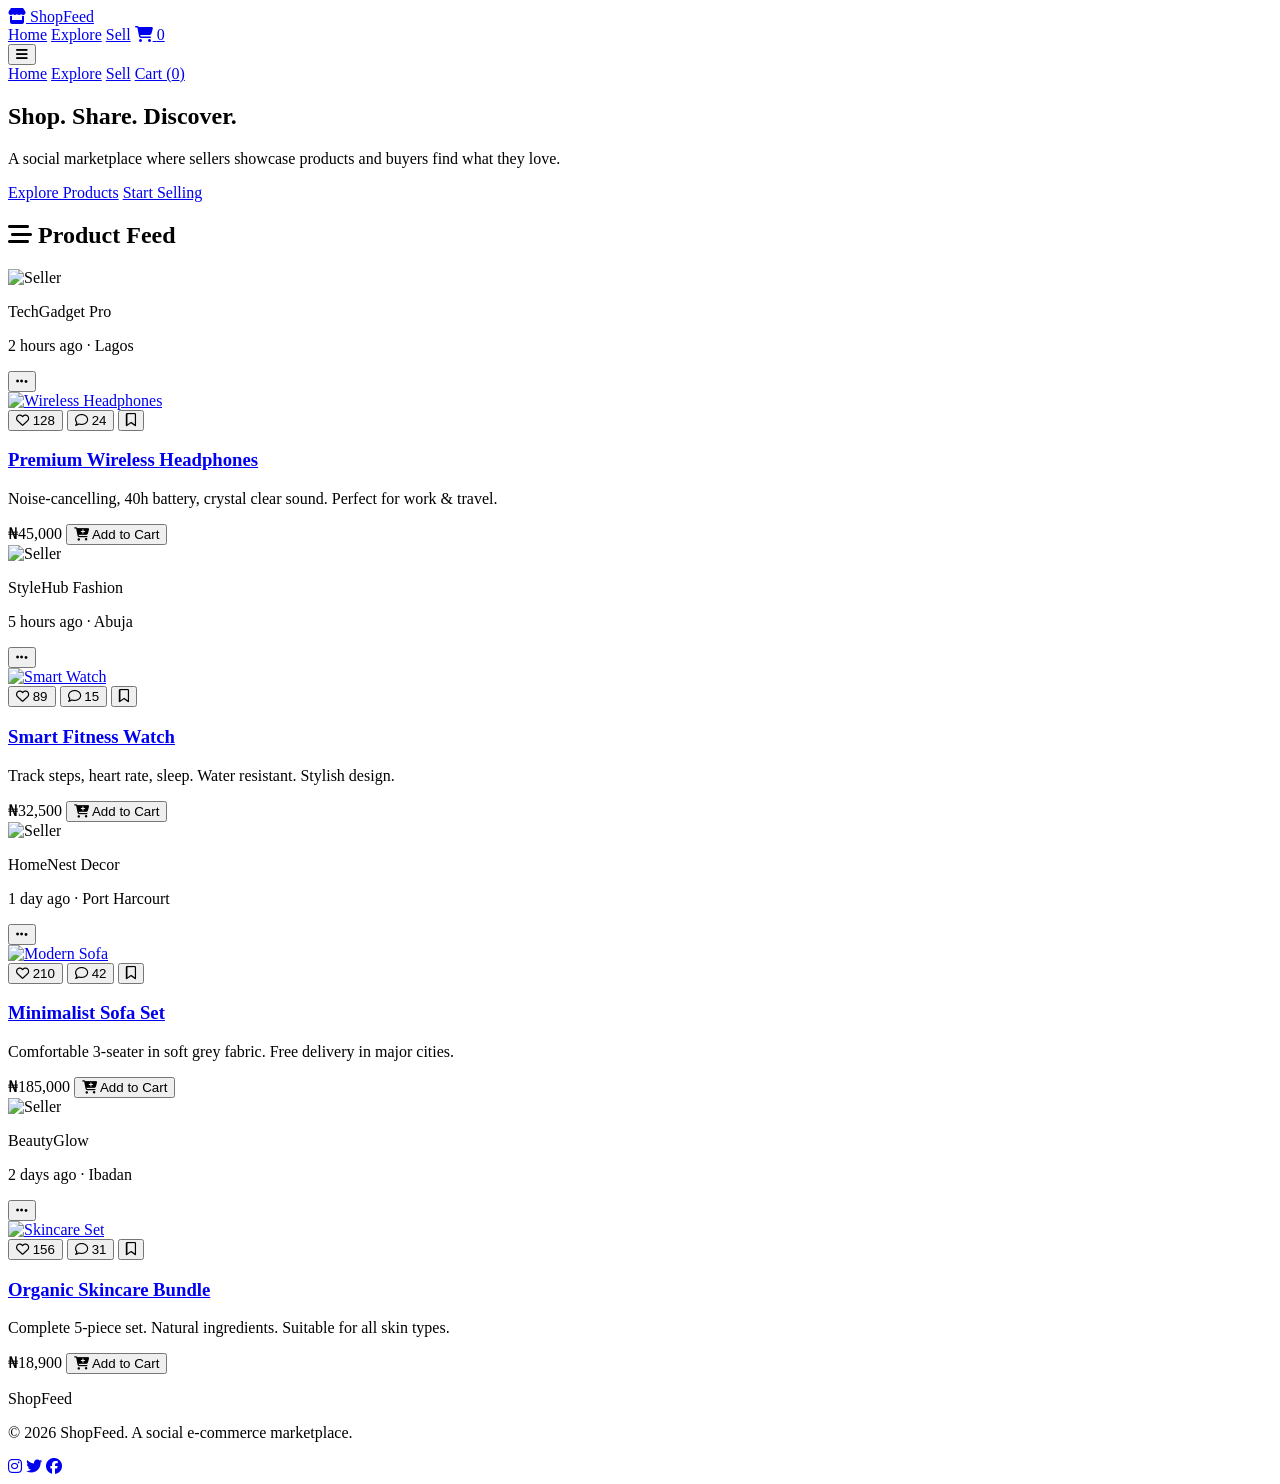
==== index.html @ 734ab6e6 "Create index.html" ====
<!DOCTYPE html>
<html lang="en">
<head>
  <meta charset="UTF-8">
  <meta name="viewport" content="width=device-width, initial-scale=1.0">
  <title>ShopFeed – Social Shopping</title>
  <link rel="stylesheet" href="https://cdnjs.cloudflare.com/ajax/libs/font-awesome/6.5.1/css/all.min.css">
  <link rel="stylesheet" href="styles.css">
</head>
<body>
  <!-- Navbar -->
  <nav class="navbar">
    <div class="nav-container">
      <a href="index.html" class="logo">
        <i class="fas fa-store"></i>
        <span>ShopFeed</span>
      </a>
      <div class="nav-links">
        <a href="index.html" class="active">Home</a>
        <a href="explore.html">Explore</a>
        <a href="sell.html">Sell</a>
        <a href="cart.html" class="cart-link">
          <i class="fas fa-shopping-cart"></i>
          <span class="cart-badge" id="cart-count">0</span>
        </a>
      </div>
      <button class="mobile-menu-btn" id="mobile-menu-btn" aria-label="Menu">
        <i class="fas fa-bars"></i>
      </button>
    </div>
    <div class="mobile-menu" id="mobile-menu">
      <a href="index.html" class="active">Home</a>
      <a href="explore.html">Explore</a>
      <a href="sell.html">Sell</a>
      <a href="cart.html">Cart (<span id="cart-count-mobile">0</span>)</a>
    </div>
  </nav>

  <!-- Hero -->
  <section class="hero">
    <h1>Shop. Share. Discover.</h1>
    <p>A social marketplace where sellers showcase products and buyers find what they love.</p>
    <div class="hero-buttons">
      <a href="explore.html" class="btn btn-white">Explore Products</a>
      <a href="sell.html" class="btn btn-outline-white">Start Selling</a>
    </div>
  </section>

  <!-- Feed -->
  <main class="container">
    <div class="feed">
      <h2 class="section-title"><i class="fas fa-stream"></i> Product Feed</h2>

      <!-- Post 1 -->
      <article class="feed-card">
        <div class="feed-header">
          <img src="https://i.pravatar.cc/40?u=seller1" alt="Seller">
          <div class="seller-info">
            <p>TechGadget Pro</p>
            <p>2 hours ago · Lagos</p>
          </div>
          <button class="more-btn"><i class="fas fa-ellipsis-h"></i></button>
        </div>
        <a href="product.html?id=1">
          <img class="feed-image" src="https://images.unsplash.com/photo-1505740420928-5e560c06d30e?w=800&q=80" alt="Wireless Headphones">
        </a>
        <div class="feed-body">
          <div class="feed-actions">
            <button class="like-btn"><i class="far fa-heart"></i> <span>128</span></button>
            <button><i class="far fa-comment"></i> <span>24</span></button>
            <button class="bookmark"><i class="far fa-bookmark"></i></button>
          </div>
          <h3><a href="product.html?id=1">Premium Wireless Headphones</a></h3>
          <p class="desc">Noise-cancelling, 40h battery, crystal clear sound. Perfect for work & travel.</p>
          <div class="feed-footer">
            <span class="price">₦45,000</span>
            <button class="btn btn-primary" onclick="addToCart(1)">
              <i class="fas fa-cart-plus"></i> Add to Cart
            </button>
          </div>
        </div>
      </article>

      <!-- Post 2 -->
      <article class="feed-card">
        <div class="feed-header">
          <img src="https://i.pravatar.cc/40?u=seller2" alt="Seller">
          <div class="seller-info">
            <p>StyleHub Fashion</p>
            <p>5 hours ago · Abuja</p>
          </div>
          <button class="more-btn"><i class="fas fa-ellipsis-h"></i></button>
        </div>
        <a href="product.html?id=2">
          <img class="feed-image" src="https://images.unsplash.com/photo-1523275335684-37898b6baf30?w=800&q=80" alt="Smart Watch">
        </a>
        <div class="feed-body">
          <div class="feed-actions">
            <button class="like-btn"><i class="far fa-heart"></i> <span>89</span></button>
            <button><i class="far fa-comment"></i> <span>15</span></button>
            <button class="bookmark"><i class="far fa-bookmark"></i></button>
          </div>
          <h3><a href="product.html?id=2">Smart Fitness Watch</a></h3>
          <p class="desc">Track steps, heart rate, sleep. Water resistant. Stylish design.</p>
          <div class="feed-footer">
            <span class="price">₦32,500</span>
            <button class="btn btn-primary" onclick="addToCart(2)">
              <i class="fas fa-cart-plus"></i> Add to Cart
            </button>
          </div>
        </div>
      </article>

      <!-- Post 3 -->
      <article class="feed-card">
        <div class="feed-header">
          <img src="https://i.pravatar.cc/40?u=seller3" alt="Seller">
          <div class="seller-info">
            <p>HomeNest Decor</p>
            <p>1 day ago · Port Harcourt</p>
          </div>
          <button class="more-btn"><i class="fas fa-ellipsis-h"></i></button>
        </div>
        <a href="product.html?id=3">
          <img class="feed-image" src="https://images.unsplash.com/photo-1555041469-a586c61ea9bc?w=800&q=80" alt="Modern Sofa">
        </a>
        <div class="feed-body">
          <div class="feed-actions">
            <button class="like-btn"><i class="far fa-heart"></i> <span>210</span></button>
            <button><i class="far fa-comment"></i> <span>42</span></button>
            <button class="bookmark"><i class="far fa-bookmark"></i></button>
          </div>
          <h3><a href="product.html?id=3">Minimalist Sofa Set</a></h3>
          <p class="desc">Comfortable 3-seater in soft grey fabric. Free delivery in major cities.</p>
          <div class="feed-footer">
            <span class="price">₦185,000</span>
            <button class="btn btn-primary" onclick="addToCart(3)">
              <i class="fas fa-cart-plus"></i> Add to Cart
            </button>
          </div>
        </div>
      </article>

      <!-- Post 4 -->
      <article class="feed-card">
        <div class="feed-header">
          <img src="https://i.pravatar.cc/40?u=seller4" alt="Seller">
          <div class="seller-info">
            <p>BeautyGlow</p>
            <p>2 days ago · Ibadan</p>
          </div>
          <button class="more-btn"><i class="fas fa-ellipsis-h"></i></button>
        </div>
        <a href="product.html?id=4">
          <img class="feed-image" src="https://images.unsplash.com/photo-1596462502278-27bfdc403348?w=800&q=80" alt="Skincare Set">
        </a>
        <div class="feed-body">
          <div class="feed-actions">
            <button class="like-btn"><i class="far fa-heart"></i> <span>156</span></button>
            <button><i class="far fa-comment"></i> <span>31</span></button>
            <button class="bookmark"><i class="far fa-bookmark"></i></button>
          </div>
          <h3><a href="product.html?id=4">Organic Skincare Bundle</a></h3>
          <p class="desc">Complete 5-piece set. Natural ingredients. Suitable for all skin types.</p>
          <div class="feed-footer">
            <span class="price">₦18,900</span>
            <button class="btn btn-primary" onclick="addToCart(4)">
              <i class="fas fa-cart-plus"></i> Add to Cart
            </button>
          </div>
        </div>
      </article>
    </div>
  </main>

  <footer class="footer">
    <p class="brand">ShopFeed</p>
    <p>© 2026 ShopFeed. A social e-commerce marketplace.</p>
    <div class="social-links">
      <a href="#"><i class="fab fa-instagram"></i></a>
      <a href="#"><i class="fab fa-twitter"></i></a>
      <a href="#"><i class="fab fa-facebook"></i></a>
    </div>
  </footer>

  <script src="script.js"></script>
  <script>
    document.getElementById('mobile-menu-btn').addEventListener('click', () => {
      document.getElementById('mobile-menu').classList.toggle('open');
    });
    document.querySelectorAll('.like-btn').forEach(btn => {
      btn.addEventListener('click', function () {
        const icon = this.querySelector('i');
        if (icon.classList.contains('far')) {
          icon.classList.replace('far', 'fas');
          this.classList.add('liked');
        } else {
          icon.classList.replace('fas', 'far');
          this.classList.remove('liked');
        }
      });
    });
  </script>
</body>
</html>
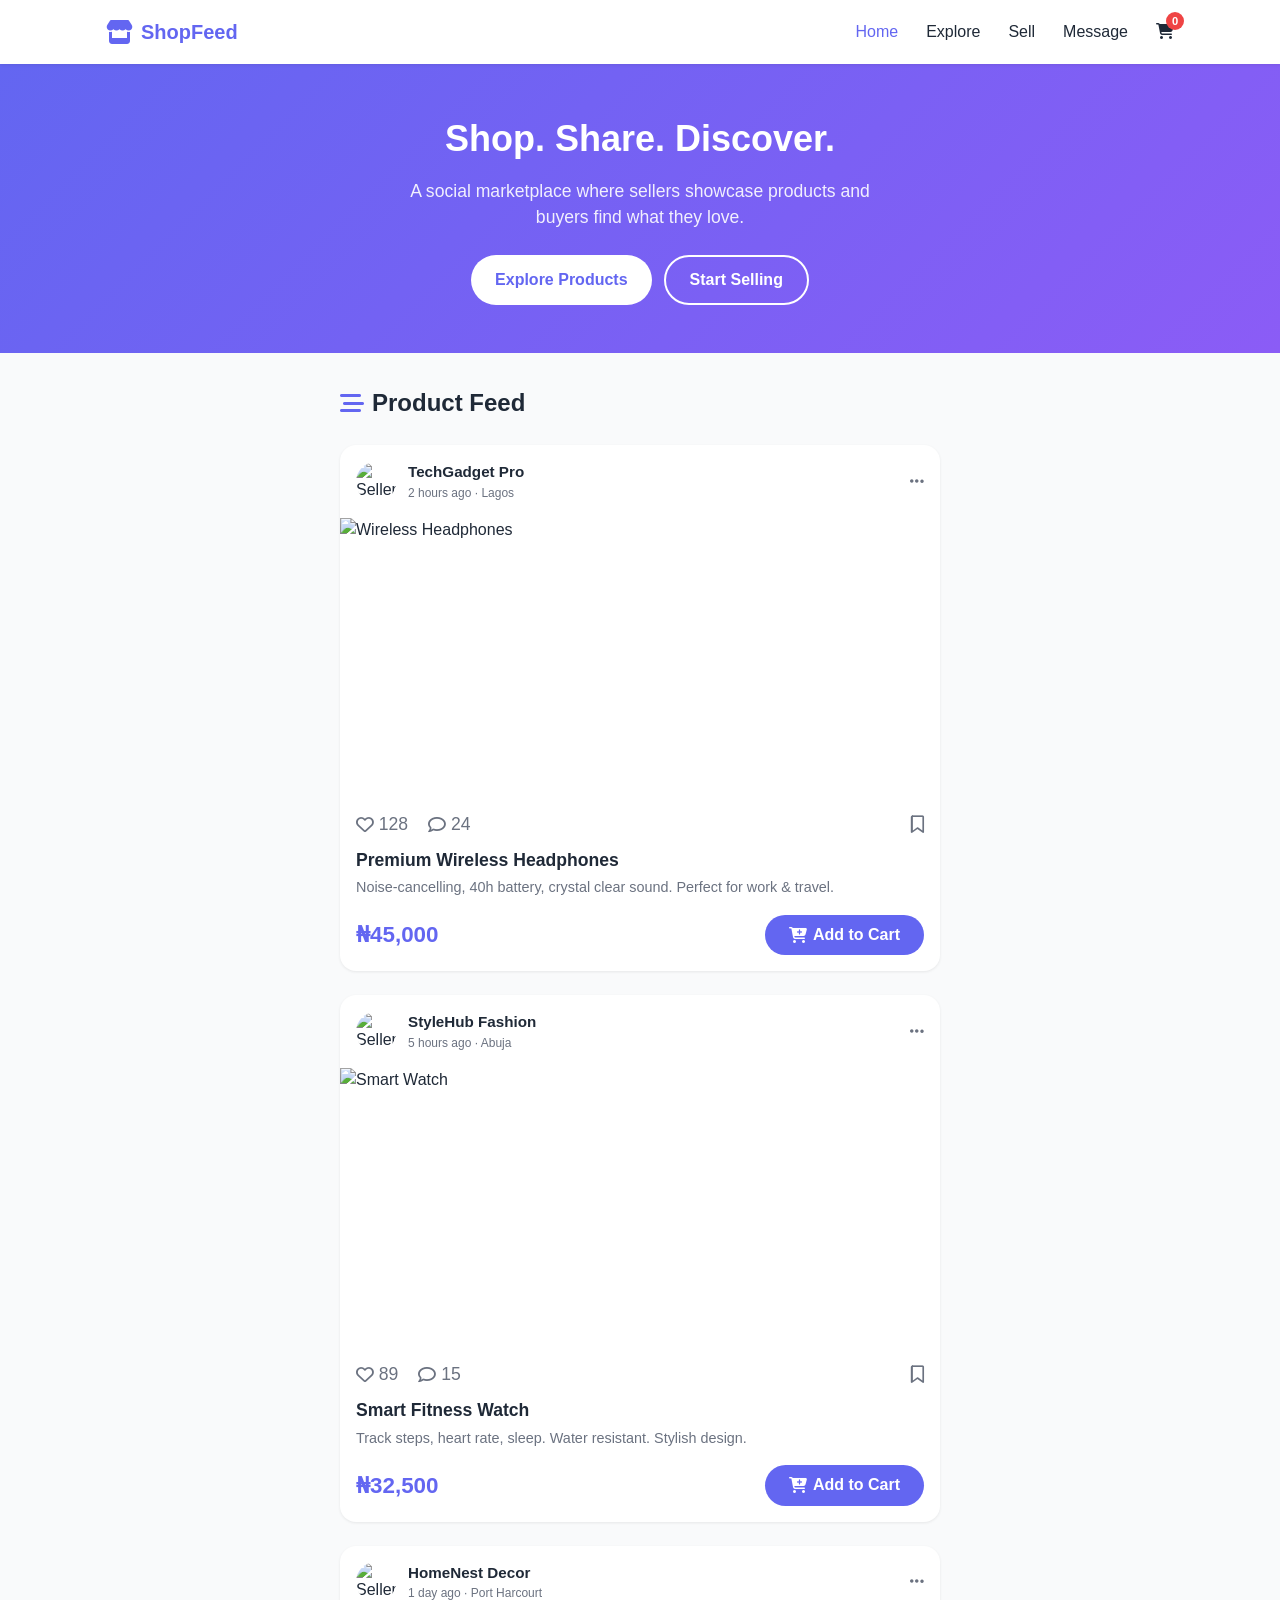
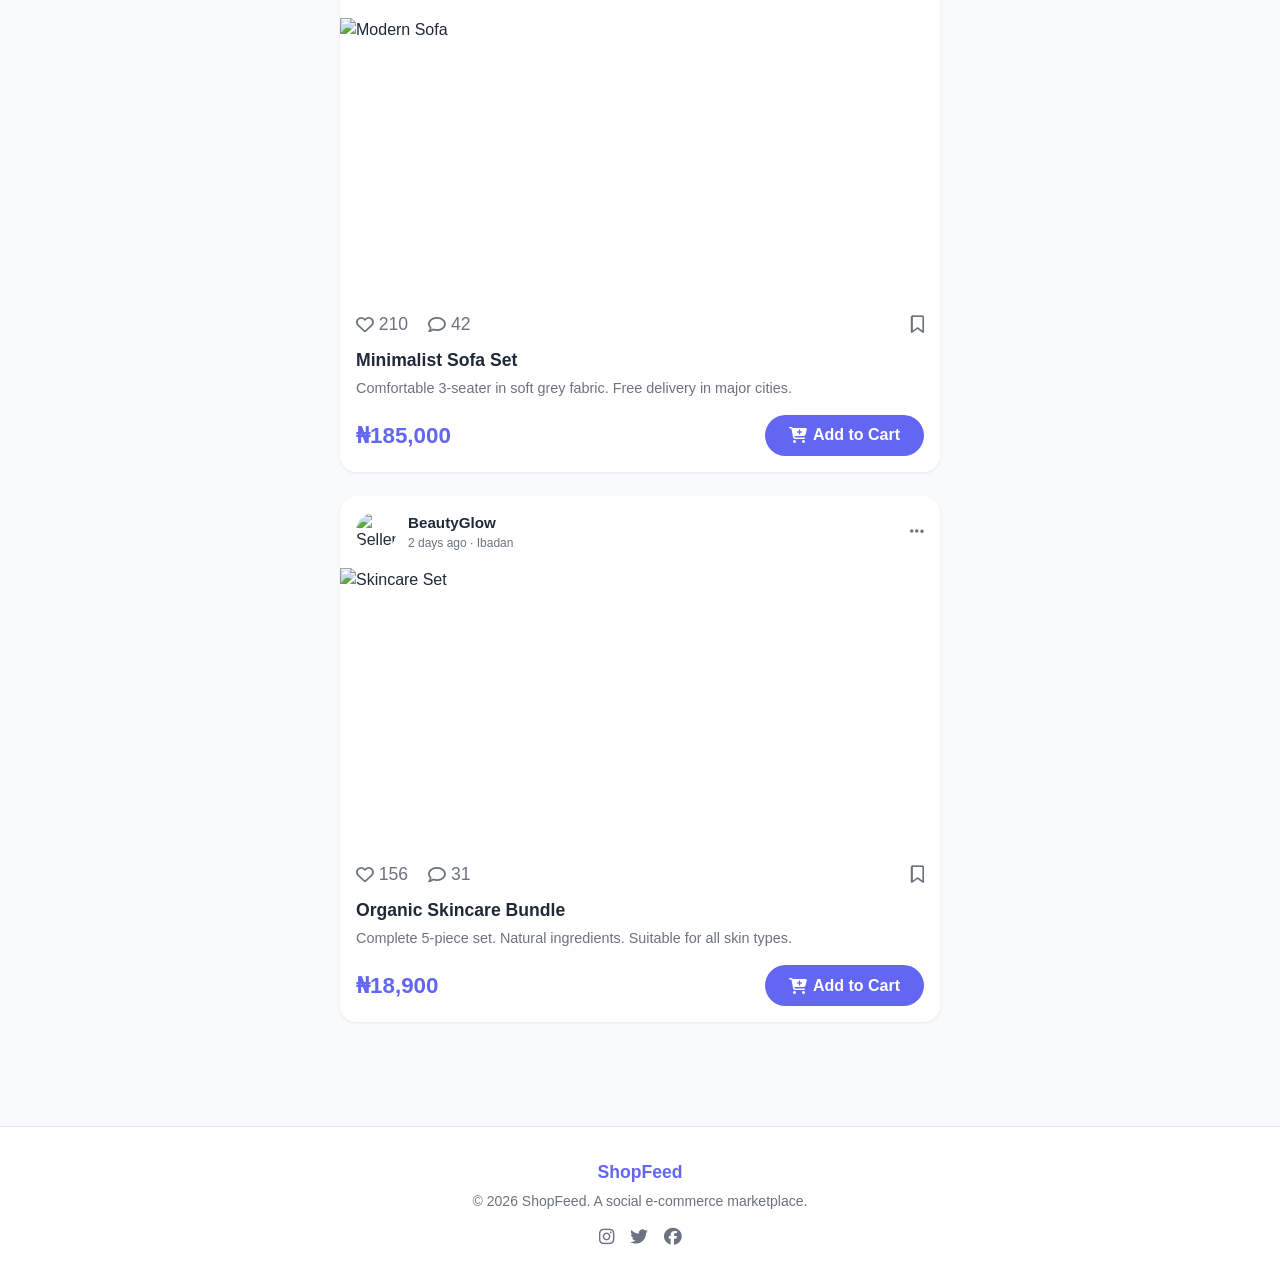
==== commit 66c1cc0f: "Message added" ====
--- a/index.html
+++ b/index.html
@@ -19,6 +19,7 @@
         <a href="index.html" class="active">Home</a>
         <a href="explore.html">Explore</a>
         <a href="sell.html">Sell</a>
+        <a href="chat.html">Message</a>
         <a href="cart.html" class="cart-link">
           <i class="fas fa-shopping-cart"></i>
           <span class="cart-badge" id="cart-count">0</span>
@@ -32,6 +33,7 @@
       <a href="index.html" class="active">Home</a>
       <a href="explore.html">Explore</a>
       <a href="sell.html">Sell</a>
+      <a href="chat.html">Message</a>
       <a href="cart.html">Cart (<span id="cart-count-mobile">0</span>)</a>
     </div>
   </nav>
--- a/styles.css
+++ b/styles.css
@@ -0,0 +1,1159 @@
+/* ========================================
+   ShopFeed – Pure CSS Stylesheet
+   ======================================== */
+
+/* Reset & Base */
+*, *::before, *::after {
+  box-sizing: border-box;
+  margin: 0;
+  padding: 0;
+}
+
+:root {
+  --primary: #6366f1;
+  --primary-dark: #4f46e5;
+  --secondary: #8b5cf6;
+  --text: #1f2937;
+  --text-light: #6b7280;
+  --bg: #f9fafb;
+  --white: #ffffff;
+  --border: #e5e7eb;
+  --red: #ef4444;
+  --green: #16a34a;
+  --radius: 16px;
+  --shadow: 0 1px 3px rgba(0,0,0,0.08);
+  --shadow-hover: 0 4px 12px rgba(0,0,0,0.1);
+}
+
+html {
+  scroll-behavior: smooth;
+}
+
+body {
+  font-family: -apple-system, BlinkMacSystemFont, 'Segoe UI', Roboto, Oxygen, Ubuntu, sans-serif;
+  background: var(--bg);
+  color: var(--text);
+  line-height: 1.5;
+  min-height: 100vh;
+}
+
+a {
+  color: inherit;
+  text-decoration: none;
+}
+
+img {
+  max-width: 100%;
+  display: block;
+}
+
+button, input, select, textarea {
+  font-family: inherit;
+  font-size: 1rem;
+}
+
+/* ========== Navbar ========== */
+.navbar {
+  background: var(--white);
+  box-shadow: var(--shadow);
+  position: sticky;
+  top: 0;
+  z-index: 100;
+}
+
+.nav-container {
+  max-width: 1100px;
+  margin: 0 auto;
+  padding: 0 1rem;
+  display: flex;
+  align-items: center;
+  justify-content: space-between;
+  height: 64px;
+}
+
+.logo {
+  display: flex;
+  align-items: center;
+  gap: 0.5rem;
+  font-weight: 700;
+  font-size: 1.25rem;
+  color: var(--primary);
+}
+
+.logo i {
+  font-size: 1.5rem;
+}
+
+.nav-links {
+  display: flex;
+  align-items: center;
+  gap: 1.75rem;
+}
+
+.nav-links a {
+  color: var(--text);
+  font-weight: 500;
+  transition: color 0.2s;
+}
+
+.nav-links a:hover,
+.nav-links a.active {
+  color: var(--primary);
+}
+
+.cart-link {
+  position: relative;
+}
+
+.cart-badge {
+  position: absolute;
+  top: -8px;
+  right: -10px;
+  background: var(--red);
+  color: white;
+  font-size: 0.7rem;
+  font-weight: 600;
+  width: 18px;
+  height: 18px;
+  border-radius: 50%;
+  display: flex;
+  align-items: center;
+  justify-content: center;
+}
+
+.mobile-menu-btn {
+  display: none;
+  background: none;
+  border: none;
+  font-size: 1.4rem;
+  color: var(--text);
+  cursor: pointer;
+}
+
+.mobile-menu {
+  display: none;
+  padding: 0 1rem 1rem;
+  background: var(--white);
+}
+
+.mobile-menu a {
+  display: block;
+  padding: 0.6rem 0;
+  font-weight: 500;
+}
+
+.mobile-menu a.active {
+  color: var(--primary);
+}
+
+/* ========== Hero ========== */
+.hero {
+  background: linear-gradient(135deg, var(--primary), var(--secondary));
+  color: white;
+  text-align: center;
+  padding: 3rem 1rem;
+}
+
+.hero h1 {
+  font-size: 2.25rem;
+  margin-bottom: 0.75rem;
+}
+
+.hero p {
+  font-size: 1.1rem;
+  opacity: 0.9;
+  margin-bottom: 1.5rem;
+  max-width: 500px;
+  margin-left: auto;
+  margin-right: auto;
+}
+
+.hero-buttons {
+  display: flex;
+  flex-wrap: wrap;
+  gap: 0.75rem;
+  justify-content: center;
+}
+
+.btn {
+  display: inline-flex;
+  align-items: center;
+  justify-content: center;
+  gap: 0.4rem;
+  padding: 0.7rem 1.5rem;
+  border-radius: 9999px;
+  font-weight: 600;
+  cursor: pointer;
+  border: none;
+  transition: all 0.2s;
+  text-align: center;
+}
+
+.btn-white {
+  background: white;
+  color: var(--primary);
+}
+
+.btn-white:hover {
+  background: #f3f4f6;
+}
+
+.btn-outline-white {
+  background: transparent;
+  color: white;
+  border: 2px solid white;
+}
+
+.btn-outline-white:hover {
+  background: rgba(255,255,255,0.15);
+}
+
+.btn-primary {
+  background: var(--primary);
+  color: white;
+}
+
+.btn-primary:hover {
+  background: var(--primary-dark);
+}
+
+.btn-outline {
+  background: transparent;
+  color: var(--primary);
+  border: 2px solid var(--primary);
+}
+
+.btn-outline:hover {
+  background: var(--primary);
+  color: white;
+}
+
+.btn-green {
+  background: var(--green);
+  color: white;
+}
+
+.btn-green:hover {
+  background: #15803d;
+}
+
+.btn-full {
+  width: 100%;
+}
+
+/* ========== Layout ========== */
+.container {
+  max-width: 1100px;
+  margin: 0 auto;
+  padding: 2rem 1rem;
+}
+
+.container-sm {
+  max-width: 700px;
+  margin: 0 auto;
+  padding: 2rem 1rem;
+}
+
+.container-md {
+  max-width: 900px;
+  margin: 0 auto;
+  padding: 2rem 1rem;
+}
+
+.section-title {
+  font-size: 1.5rem;
+  font-weight: 700;
+  margin-bottom: 1.5rem;
+  display: flex;
+  align-items: center;
+  gap: 0.5rem;
+}
+
+.section-title i {
+  color: var(--primary);
+}
+
+/* ========== Feed Cards ========== */
+.feed {
+  max-width: 600px;
+  margin: 0 auto;
+}
+
+.feed-card {
+  background: var(--white);
+  border-radius: var(--radius);
+  box-shadow: var(--shadow);
+  margin-bottom: 1.5rem;
+  overflow: hidden;
+  transition: transform 0.2s, box-shadow 0.2s;
+}
+
+.feed-card:hover {
+  transform: translateY(-2px);
+  box-shadow: var(--shadow-hover);
+}
+
+.feed-header {
+  display: flex;
+  align-items: center;
+  gap: 0.75rem;
+  padding: 1rem;
+}
+
+.feed-header img {
+  width: 40px;
+  height: 40px;
+  border-radius: 50%;
+  object-fit: cover;
+}
+
+.feed-header .seller-info p:first-child {
+  font-weight: 600;
+  font-size: 0.95rem;
+}
+
+.feed-header .seller-info p:last-child {
+  font-size: 0.75rem;
+  color: var(--text-light);
+}
+
+.feed-header .more-btn {
+  margin-left: auto;
+  background: none;
+  border: none;
+  color: var(--text-light);
+  cursor: pointer;
+  font-size: 1rem;
+}
+
+.feed-image {
+  width: 100%;
+  height: 280px;
+  object-fit: cover;
+}
+
+.feed-body {
+  padding: 1rem;
+}
+
+.feed-actions {
+  display: flex;
+  gap: 1.25rem;
+  margin-bottom: 0.75rem;
+}
+
+.feed-actions button {
+  background: none;
+  border: none;
+  color: var(--text-light);
+  cursor: pointer;
+  font-size: 1.1rem;
+  display: flex;
+  align-items: center;
+  gap: 0.3rem;
+}
+
+.feed-actions button:hover {
+  color: var(--primary);
+}
+
+.feed-actions .like-btn:hover,
+.feed-actions .like-btn.liked {
+  color: var(--red);
+}
+
+.feed-actions .bookmark {
+  margin-left: auto;
+}
+
+.feed-body h3 {
+  font-size: 1.1rem;
+  margin-bottom: 0.25rem;
+}
+
+.feed-body h3 a:hover {
+  color: var(--primary);
+}
+
+.feed-body .desc {
+  font-size: 0.9rem;
+  color: var(--text-light);
+  margin-bottom: 1rem;
+}
+
+.feed-footer {
+  display: flex;
+  align-items: center;
+  justify-content: space-between;
+  flex-wrap: wrap;
+  gap: 0.75rem;
+}
+
+.price {
+  font-size: 1.4rem;
+  font-weight: 700;
+  color: var(--primary);
+}
+
+/* ========== Product Grid (Explore) ========== */
+.page-header {
+  display: flex;
+  flex-wrap: wrap;
+  align-items: center;
+  justify-content: space-between;
+  gap: 1rem;
+  margin-bottom: 2rem;
+}
+
+.page-header h1 {
+  font-size: 1.75rem;
+}
+
+.filters {
+  display: flex;
+  flex-wrap: wrap;
+  gap: 0.5rem;
+}
+
+.filters input,
+.filters select {
+  padding: 0.6rem 1rem;
+  border: 1px solid var(--border);
+  border-radius: 9999px;
+  outline: none;
+  min-width: 160px;
+}
+
+.filters input:focus,
+.filters select:focus {
+  border-color: var(--primary);
+  box-shadow: 0 0 0 3px rgba(99,102,241,0.15);
+}
+
+.product-grid {
+  display: grid;
+  grid-template-columns: repeat(auto-fill, minmax(260px, 1fr));
+  gap: 1.5rem;
+}
+
+.product-card {
+  background: var(--white);
+  border-radius: var(--radius);
+  box-shadow: var(--shadow);
+  overflow: hidden;
+  transition: box-shadow 0.2s;
+}
+
+.product-card:hover {
+  box-shadow: var(--shadow-hover);
+}
+
+.product-card.hidden {
+  display: none;
+}
+
+.product-card img {
+  width: 100%;
+  height: 180px;
+  object-fit: cover;
+}
+
+.product-card-body {
+  padding: 1rem;
+}
+
+.product-card-body .seller {
+  font-size: 0.75rem;
+  color: var(--text-light);
+  margin-bottom: 0.25rem;
+}
+
+.product-card-body h3 {
+  font-size: 1rem;
+  margin-bottom: 0.75rem;
+}
+
+.product-card-body h3 a:hover {
+  color: var(--primary);
+}
+
+.product-card-footer {
+  display: flex;
+  align-items: center;
+  justify-content: space-between;
+}
+
+.product-card-footer .price {
+  font-size: 1.2rem;
+}
+
+.btn-icon {
+  width: 40px;
+  height: 40px;
+  border-radius: 50%;
+  background: var(--primary);
+  color: white;
+  border: none;
+  cursor: pointer;
+  display: flex;
+  align-items: center;
+  justify-content: center;
+  transition: background 0.2s;
+}
+
+.btn-icon:hover {
+  background: var(--primary-dark);
+}
+
+.no-results {
+  text-align: center;
+  padding: 3rem;
+  color: var(--text-light);
+  display: none;
+}
+
+.no-results.show {
+  display: block;
+}
+
+/* ========== Product Detail ========== */
+.back-link {
+  display: inline-flex;
+  align-items: center;
+  gap: 0.4rem;
+  color: var(--primary);
+  margin-bottom: 1.5rem;
+  font-weight: 500;
+}
+
+.back-link:hover {
+  text-decoration: underline;
+}
+
+.product-detail {
+  background: var(--white);
+  border-radius: var(--radius);
+  box-shadow: var(--shadow);
+  overflow: hidden;
+  display: grid;
+  grid-template-columns: 1fr 1fr;
+}
+
+.product-detail-img {
+  background: #f3f4f6;
+}
+
+.product-detail-img img {
+  width: 100%;
+  height: 100%;
+  min-height: 320px;
+  object-fit: cover;
+}
+
+.product-detail-info {
+  padding: 2rem;
+  display: flex;
+  flex-direction: column;
+  justify-content: center;
+}
+
+.product-detail-info .seller {
+  font-size: 0.85rem;
+  color: var(--text-light);
+  margin-bottom: 0.25rem;
+}
+
+.product-detail-info h1 {
+  font-size: 1.75rem;
+  margin-bottom: 0.75rem;
+}
+
+.product-detail-info .price {
+  font-size: 1.75rem;
+  margin-bottom: 1rem;
+}
+
+.product-detail-info .desc {
+  color: var(--text-light);
+  margin-bottom: 1.25rem;
+  font-size: 0.95rem;
+}
+
+.features {
+  list-style: none;
+  margin-bottom: 1.5rem;
+}
+
+.features li {
+  display: flex;
+  align-items: center;
+  gap: 0.5rem;
+  font-size: 0.9rem;
+  margin-bottom: 0.4rem;
+}
+
+.features li i {
+  color: var(--green);
+}
+
+.detail-buttons {
+  display: flex;
+  flex-wrap: wrap;
+  gap: 0.75rem;
+}
+
+.detail-buttons .btn {
+  flex: 1;
+  min-width: 140px;
+}
+
+/* Seller & Reviews */
+.extra-grid {
+  display: grid;
+  grid-template-columns: 1fr 1fr;
+  gap: 1.5rem;
+  margin-top: 2rem;
+}
+
+.extra-card {
+  background: var(--white);
+  border-radius: var(--radius);
+  box-shadow: var(--shadow);
+  padding: 1.5rem;
+}
+
+.extra-card h3 {
+  font-size: 1.1rem;
+  margin-bottom: 1rem;
+}
+
+.seller-row {
+  display: flex;
+  align-items: center;
+  gap: 1rem;
+  margin-bottom: 1rem;
+}
+
+.seller-row img {
+  width: 56px;
+  height: 56px;
+  border-radius: 50%;
+  object-fit: cover;
+}
+
+.seller-row .name {
+  font-weight: 600;
+  font-size: 1.05rem;
+}
+
+.seller-row .meta {
+  font-size: 0.85rem;
+  color: var(--text-light);
+}
+
+.review {
+  margin-bottom: 1rem;
+}
+
+.review .author {
+  font-weight: 500;
+  margin-right: 0.5rem;
+}
+
+.review .stars {
+  color: #fbbf24;
+  font-size: 0.85rem;
+}
+
+.review p {
+  font-size: 0.9rem;
+  color: var(--text-light);
+  margin-top: 0.25rem;
+}
+
+/* ========== Cart ========== */
+.cart-empty {
+  text-align: center;
+  padding: 4rem 1rem;
+  display: none;
+}
+
+.cart-empty.show {
+  display: block;
+}
+
+.cart-empty i {
+  font-size: 4rem;
+  color: #d1d5db;
+  margin-bottom: 1rem;
+}
+
+.cart-empty p {
+  font-size: 1.2rem;
+  color: var(--text-light);
+  margin-bottom: 1.25rem;
+}
+
+.cart-content {
+  display: none;
+}
+
+.cart-content.show {
+  display: block;
+}
+
+.cart-item {
+  background: var(--white);
+  border-radius: 12px;
+  box-shadow: var(--shadow);
+  padding: 1rem;
+  display: flex;
+  align-items: center;
+  gap: 1rem;
+  margin-bottom: 1rem;
+  flex-wrap: wrap;
+}
+
+.cart-item img {
+  width: 80px;
+  height: 80px;
+  object-fit: cover;
+  border-radius: 8px;
+}
+
+.cart-item-info {
+  flex: 1;
+  min-width: 140px;
+}
+
+.cart-item-info h3 {
+  font-size: 0.95rem;
+  margin-bottom: 0.2rem;
+}
+
+.cart-item-info .price {
+  font-size: 1rem;
+}
+
+.qty-controls {
+  display: flex;
+  align-items: center;
+  gap: 0.5rem;
+}
+
+.qty-controls button {
+  width: 32px;
+  height: 32px;
+  border-radius: 50%;
+  border: 1px solid var(--border);
+  background: white;
+  cursor: pointer;
+  font-size: 1rem;
+  display: flex;
+  align-items: center;
+  justify-content: center;
+}
+
+.qty-controls button:hover {
+  background: #f3f4f6;
+}
+
+.qty-controls span {
+  width: 28px;
+  text-align: center;
+  font-weight: 500;
+}
+
+.line-total {
+  font-weight: 600;
+  min-width: 90px;
+  text-align: right;
+}
+
+.remove-btn {
+  background: none;
+  border: none;
+  color: var(--red);
+  cursor: pointer;
+  font-size: 1rem;
+  padding: 0.25rem;
+}
+
+.remove-btn:hover {
+  color: #b91c1c;
+}
+
+.cart-summary {
+  background: var(--white);
+  border-radius: var(--radius);
+  box-shadow: var(--shadow);
+  padding: 1.5rem;
+  margin-top: 0.5rem;
+}
+
+.summary-row {
+  display: flex;
+  justify-content: space-between;
+  margin-bottom: 0.5rem;
+}
+
+.summary-row.total {
+  border-top: 1px solid var(--border);
+  padding-top: 1rem;
+  margin-top: 0.75rem;
+  font-size: 1.2rem;
+  font-weight: 700;
+}
+
+.summary-row.total .price {
+  font-size: 1.2rem;
+}
+
+.checkout-form {
+  display: none;
+  background: var(--white);
+  border-radius: var(--radius);
+  box-shadow: var(--shadow);
+  padding: 1.5rem;
+  margin-top: 1.5rem;
+}
+
+.checkout-form.show {
+  display: block;
+}
+
+.checkout-form h2 {
+  font-size: 1.25rem;
+  margin-bottom: 1.25rem;
+}
+
+/* ========== Forms ========== */
+.form-group {
+  margin-bottom: 1.25rem;
+}
+
+.form-group label {
+  display: block;
+  font-size: 0.875rem;
+  font-weight: 500;
+  margin-bottom: 0.35rem;
+}
+
+.form-group input,
+.form-group select,
+.form-group textarea {
+  width: 100%;
+  padding: 0.7rem 1rem;
+  border: 1px solid var(--border);
+  border-radius: 10px;
+  outline: none;
+  transition: border-color 0.2s, box-shadow 0.2s;
+}
+
+.form-group input:focus,
+.form-group select:focus,
+.form-group textarea:focus {
+  border-color: var(--primary);
+  box-shadow: 0 0 0 3px rgba(99,102,241,0.15);
+}
+
+.form-row {
+  display: grid;
+  grid-template-columns: 1fr 1fr;
+  gap: 1rem;
+}
+
+.form-check {
+  display: flex;
+  align-items: flex-start;
+  gap: 0.5rem;
+  margin-bottom: 1.25rem;
+  font-size: 0.875rem;
+  color: var(--text-light);
+}
+
+.form-check input {
+  margin-top: 0.2rem;
+}
+
+/* Sell page extras */
+.benefits {
+  display: grid;
+  grid-template-columns: repeat(3, 1fr);
+  gap: 1rem;
+  margin-bottom: 2rem;
+}
+
+.benefit-card {
+  background: var(--white);
+  border-radius: 12px;
+  box-shadow: var(--shadow);
+  padding: 1.25rem;
+  text-align: center;
+}
+
+.benefit-card i {
+  font-size: 1.75rem;
+  color: var(--primary);
+  margin-bottom: 0.5rem;
+}
+
+.benefit-card p:first-of-type {
+  font-weight: 600;
+}
+
+.benefit-card p:last-of-type {
+  font-size: 0.85rem;
+  color: var(--text-light);
+}
+
+.sell-form-card {
+  background: var(--white);
+  border-radius: var(--radius);
+  box-shadow: var(--shadow);
+  padding: 1.75rem;
+}
+
+.sell-form-card h2 {
+  font-size: 1.25rem;
+  margin-bottom: 1.5rem;
+}
+
+.upload-area {
+  border: 2px dashed var(--border);
+  border-radius: 12px;
+  padding: 2rem;
+  text-align: center;
+  cursor: pointer;
+  transition: border-color 0.2s;
+}
+
+.upload-area:hover {
+  border-color: var(--primary);
+}
+
+.upload-area i {
+  font-size: 2.5rem;
+  color: #9ca3af;
+  margin-bottom: 0.5rem;
+}
+
+.upload-area p {
+  color: var(--text-light);
+  font-size: 0.9rem;
+}
+
+.upload-area .hint {
+  font-size: 0.75rem;
+  color: #9ca3af;
+  margin-top: 0.25rem;
+}
+
+.preview-images {
+  display: flex;
+  flex-wrap: wrap;
+  gap: 0.75rem;
+  margin-top: 0.75rem;
+}
+
+.preview-images img {
+  width: 72px;
+  height: 72px;
+  object-fit: cover;
+  border-radius: 8px;
+}
+
+.success-msg {
+  display: none;
+  background: #f0fdf4;
+  border: 1px solid #bbf7d0;
+  color: #166534;
+  border-radius: var(--radius);
+  padding: 2rem;
+  text-align: center;
+  margin-top: 1.5rem;
+}
+
+.success-msg.show {
+  display: block;
+}
+
+.success-msg i {
+  font-size: 2.5rem;
+  margin-bottom: 0.75rem;
+}
+
+.success-msg h3 {
+  font-size: 1.25rem;
+  margin-bottom: 0.5rem;
+}
+
+.success-msg p {
+  margin-bottom: 1rem;
+}
+
+/* ========== Footer ========== */
+.footer {
+  background: var(--white);
+  border-top: 1px solid var(--border);
+  margin-top: 3rem;
+  padding: 2rem 1rem;
+  text-align: center;
+  color: var(--text-light);
+  font-size: 0.875rem;
+}
+
+.footer .brand {
+  font-weight: 700;
+  color: var(--primary);
+  font-size: 1.1rem;
+  margin-bottom: 0.35rem;
+}
+
+.social-links {
+  display: flex;
+  justify-content: center;
+  gap: 1rem;
+  margin-top: 0.75rem;
+}
+
+.social-links a {
+  color: var(--text-light);
+  font-size: 1.1rem;
+}
+
+.social-links a:hover {
+  color: var(--primary);
+}
+
+/* ========== Toast ========== */
+.toast {
+  position: fixed;
+  bottom: 1.5rem;
+  left: 50%;
+  transform: translateX(-50%);
+  background: #1f2937;
+  color: white;
+  padding: 0.75rem 1.5rem;
+  border-radius: 9999px;
+  font-size: 0.9rem;
+  font-weight: 500;
+  z-index: 200;
+  opacity: 1;
+  transition: opacity 0.3s;
+}
+
+.toast.hide {
+  opacity: 0;
+}
+
+/* ========== Responsive ========== */
+@media (max-width: 768px) {
+  .nav-links {
+    display: none;
+  }
+
+  .mobile-menu-btn {
+    display: block;
+  }
+
+  .mobile-menu.open {
+    display: block;
+  }
+
+  .hero h1 {
+    font-size: 1.75rem;
+  }
+
+  .product-detail {
+    grid-template-columns: 1fr;
+  }
+
+  .product-detail-img img {
+    min-height: 240px;
+  }
+
+  .extra-grid {
+    grid-template-columns: 1fr;
+  }
+
+  .form-row {
+    grid-template-columns: 1fr;
+  }
+
+  .benefits {
+    grid-template-columns: 1fr;
+  }
+
+  .cart-item {
+    flex-direction: column;
+    align-items: flex-start;
+  }
+
+  .line-total {
+    text-align: left;
+  }
+}
+
+@media (max-width: 480px) {
+  .hero {
+    padding: 2rem 1rem;
+  }
+
+  .hero-buttons {
+    flex-direction: column;
+  }
+
+  .hero-buttons .btn {
+    width: 100%;
+  }
+
+  .page-header {
+    flex-direction: column;
+    align-items: flex-start;
+  }
+
+  .filters {
+    width: 100%;
+  }
+
+  .filters input,
+  .filters select {
+    width: 100%;
+  }
+
+  .detail-buttons {
+    flex-direction: column;
+  }
+
+   /* Mobile chat adjustments */
+@media (max-width: 768px) {
+  .chat-layout {
+    grid-template-columns: 1fr;
+    height: calc(100vh - 64px);
+  }
+
+  .chat-sidebar {
+    display: none;
+  }
+
+  .chat-sidebar.mobile-open {
+    display: flex;
+    position: absolute;
+    top: 64px;
+    left: 0;
+    right: 0;
+    bottom: 0;
+    z-index: 50;
+  }
+
+  .chat-main.mobile-hidden {
+    display: none;
+  }
+
+  .message {
+    max-width: 85%;
+  }
+}
+   
+}
